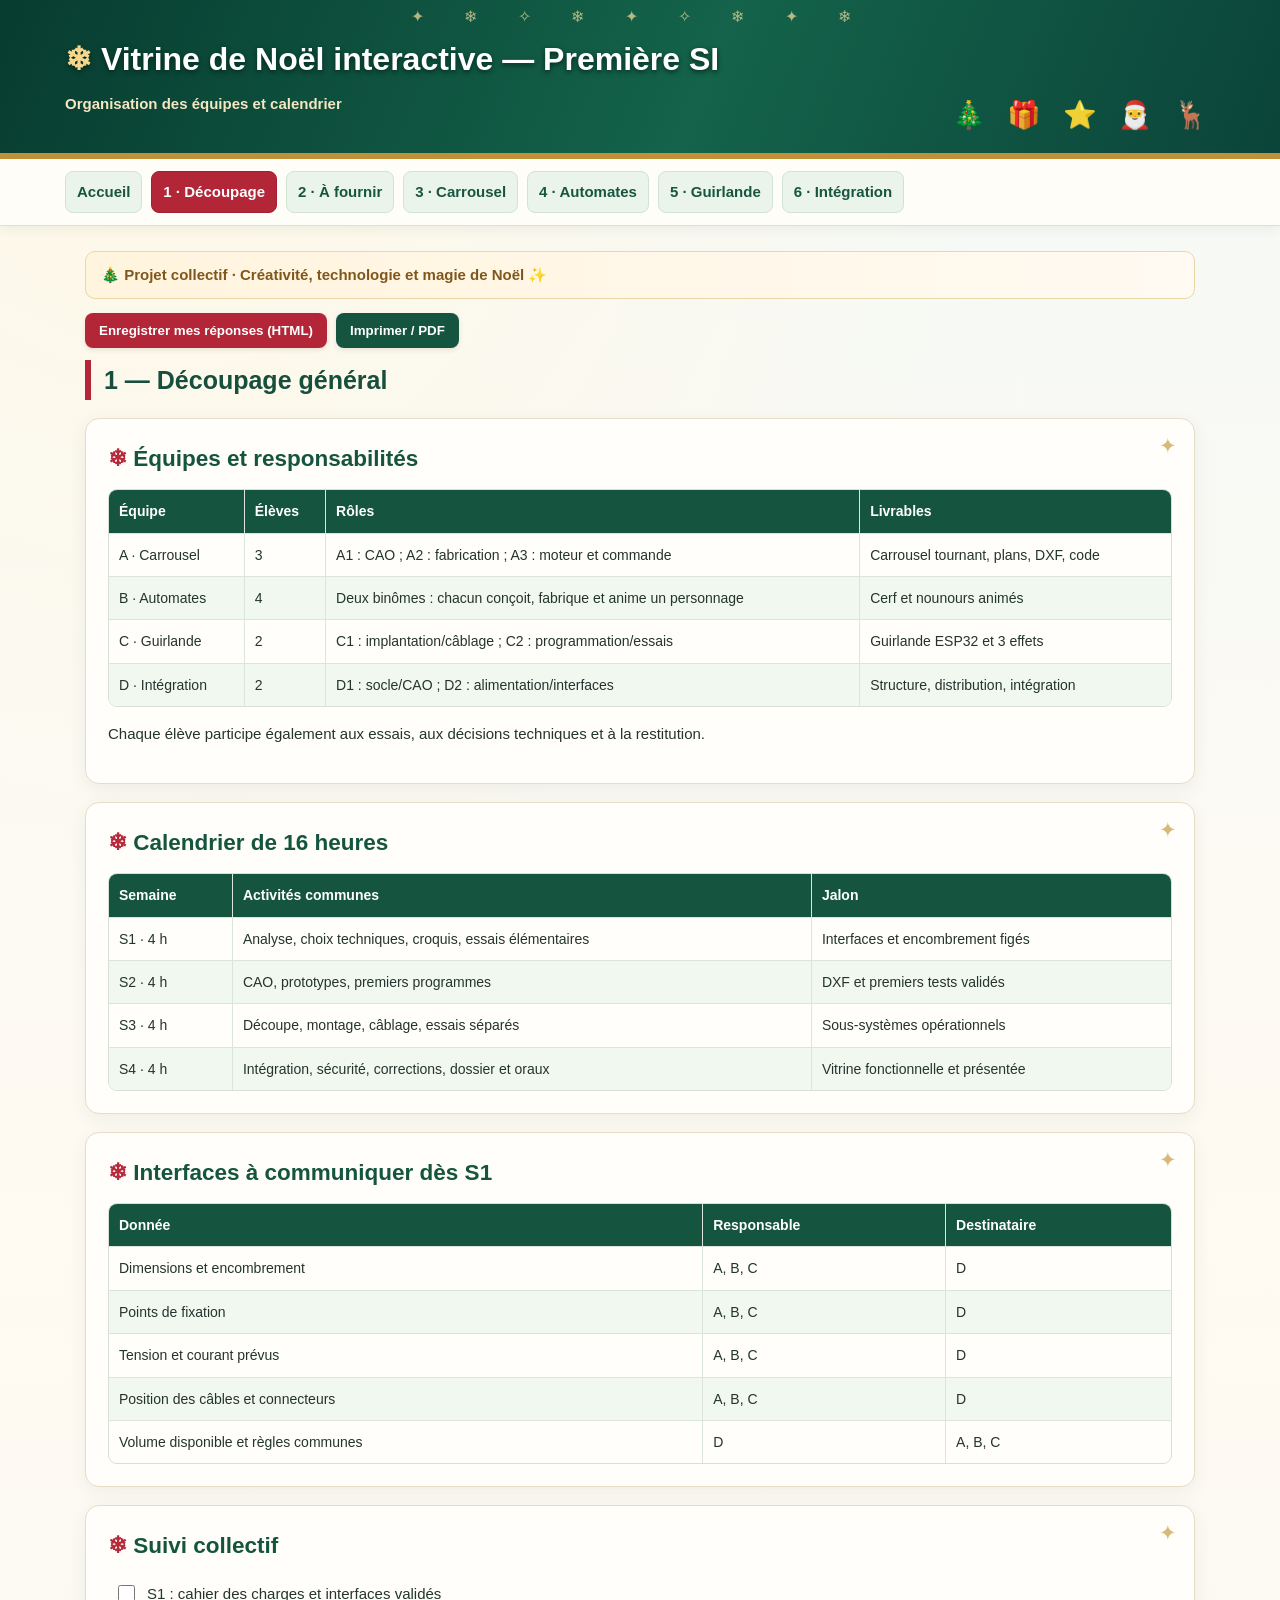
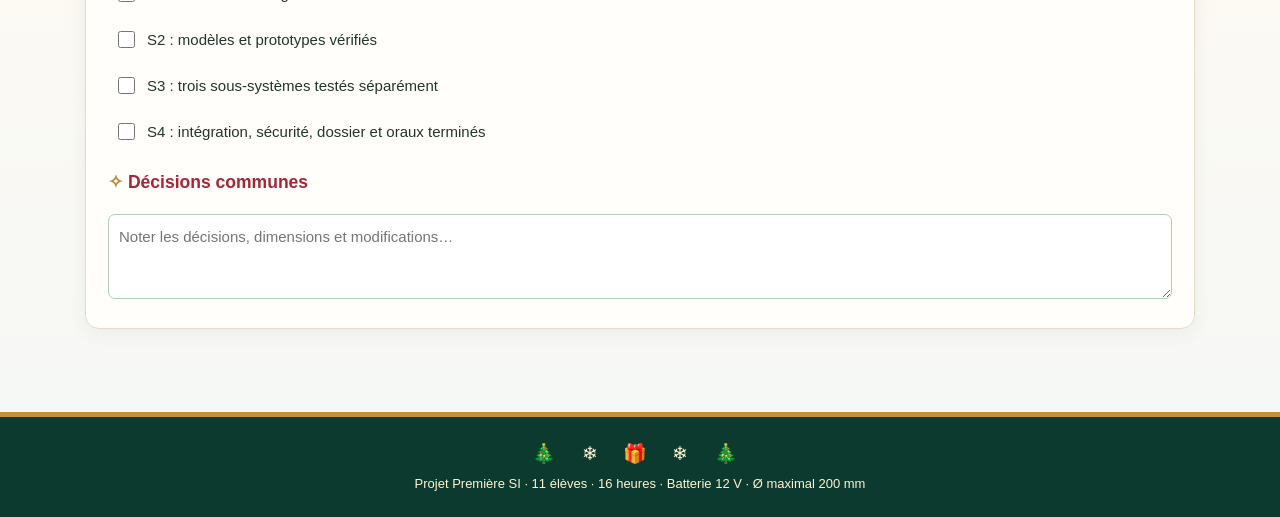
==== 01_decoupage.html @ 4a1af49d "Add files via upload" ====
<!doctype html><html lang="fr"><head><meta charset="utf-8"><meta name="viewport" content="width=device-width,initial-scale=1"><title>1 — Découpage général</title><link rel="stylesheet" href="style.css"></head><body><header><h1>Vitrine de Noël interactive — Première SI</h1><p>Organisation des équipes et calendrier</p></header><nav><a class="" href="index.html">Accueil</a><a class="active" href="01_decoupage.html">1 · Découpage</a><a class="" href="02_ressources.html">2 · À fournir</a><a class="" href="03_carrousel.html">3 · Carrousel</a><a class="" href="04_automates.html">4 · Automates</a><a class="" href="05_guirlande.html">5 · Guirlande</a><a class="" href="06_integration.html">6 · Intégration</a></nav><main><div class="christmas-banner">Projet collectif · Créativité, technologie et magie de Noël</div><div class="tools"><button onclick="sauvegarder()">Enregistrer mes réponses (HTML)</button><button class="secondary" onclick="imprimer()">Imprimer / PDF</button></div><h2>1 — Découpage général</h2><section><h2>Équipes et responsabilités</h2><div class="scroll"><table><thead><tr><th>Équipe</th><th>Élèves</th><th>Rôles</th><th>Livrables</th></tr></thead><tbody><tr><td>A · Carrousel</td><td>3</td><td>A1 : CAO ; A2 : fabrication ; A3 : moteur et commande</td><td>Carrousel tournant, plans, DXF, code</td></tr><tr><td>B · Automates</td><td>4</td><td>Deux binômes : chacun conçoit, fabrique et anime un personnage</td><td>Cerf et nounours animés</td></tr><tr><td>C · Guirlande</td><td>2</td><td>C1 : implantation/câblage ; C2 : programmation/essais</td><td>Guirlande ESP32 et 3 effets</td></tr><tr><td>D · Intégration</td><td>2</td><td>D1 : socle/CAO ; D2 : alimentation/interfaces</td><td>Structure, distribution, intégration</td></tr></tbody></table></div><p>Chaque élève participe également aux essais, aux décisions techniques et à la restitution.</p></section><section><h2>Calendrier de 16 heures</h2><div class="scroll"><table><thead><tr><th>Semaine</th><th>Activités communes</th><th>Jalon</th></tr></thead><tbody><tr><td>S1 · 4 h</td><td>Analyse, choix techniques, croquis, essais élémentaires</td><td>Interfaces et encombrement figés</td></tr><tr><td>S2 · 4 h</td><td>CAO, prototypes, premiers programmes</td><td>DXF et premiers tests validés</td></tr><tr><td>S3 · 4 h</td><td>Découpe, montage, câblage, essais séparés</td><td>Sous-systèmes opérationnels</td></tr><tr><td>S4 · 4 h</td><td>Intégration, sécurité, corrections, dossier et oraux</td><td>Vitrine fonctionnelle et présentée</td></tr></tbody></table></div></section><section><h2>Interfaces à communiquer dès S1</h2><div class="scroll"><table><thead><tr><th>Donnée</th><th>Responsable</th><th>Destinataire</th></tr></thead><tbody><tr><td>Dimensions et encombrement</td><td>A, B, C</td><td>D</td></tr><tr><td>Points de fixation</td><td>A, B, C</td><td>D</td></tr><tr><td>Tension et courant prévus</td><td>A, B, C</td><td>D</td></tr><tr><td>Position des câbles et connecteurs</td><td>A, B, C</td><td>D</td></tr><tr><td>Volume disponible et règles communes</td><td>D</td><td>A, B, C</td></tr></tbody></table></div></section><section><h2>Suivi collectif</h2><label class="task"><input type="checkbox"> <span>S1 : cahier des charges et interfaces validés</span></label><label class="task"><input type="checkbox"> <span>S2 : modèles et prototypes vérifiés</span></label><label class="task"><input type="checkbox"> <span>S3 : trois sous-systèmes testés séparément</span></label><label class="task"><input type="checkbox"> <span>S4 : intégration, sécurité, dossier et oraux terminés</span></label><h3>Décisions communes</h3><textarea placeholder="Noter les décisions, dimensions et modifications…"></textarea></section></main><footer>Projet Première SI · 11 élèves · 16 heures · Batterie 12 V · Ø maximal 200 mm</footer><script src="app.js"></script></body></html>
---- style.css ----
/* Thème Noël — décoration CSS autonome, sans dépendance externe */
:root{--sapin:#124a3a;--sapin2:#0b332a;--rouge:#b32638;--or:#c39237;--creme:#fffaf0;--encre:#24342e;--bord:#e7dcc8}
*{box-sizing:border-box}html{scroll-behavior:smooth}body{margin:0;background:radial-gradient(circle at 12% 4%,#fff8e7 0,transparent 35%),linear-gradient(180deg,#f5f9f6,#fffaf1 62%,#f5f8f6);color:var(--encre);font:15px/1.6 'Segoe UI',Arial,sans-serif}a{color:#a62637}a:hover{color:#0e664c}header{position:relative;overflow:hidden;background:linear-gradient(112deg,#073c30 0%,#14634a 55%,#0b443a 100%);color:#fff;padding:34px max(24px,calc((100% - 1150px)/2)) 37px;border-bottom:6px solid var(--or)}header:before{content:'✦     ❄     ✧      ❄      ✦      ✧      ❄      ✦      ❄';position:absolute;top:4px;left:0;right:0;text-align:center;color:#f5dc9b;font-size:16px;letter-spacing:18px;opacity:.72;white-space:nowrap;pointer-events:none}header:after{content:'🎄  🎁  ⭐  🎅  🦌';position:absolute;right:max(22px,calc((100% - 1150px)/2));bottom:16px;font-size:27px;letter-spacing:7px;opacity:.95;pointer-events:none}header h1{position:relative;z-index:1;margin:0 260px 0 0;font-size:clamp(23px,3vw,32px);font-weight:800;text-shadow:0 2px 5px #05291c}header h1:before{content:'❄ ';color:#f5d68d}header p{margin:7px 0 0;color:#f6e6c2;font-weight:600}nav{position:relative;background:#fffdf8;border-bottom:1px solid #e7dcc8;padding:12px max(24px,calc((100% - 1150px)/2));display:flex;gap:9px;flex-wrap:wrap;box-shadow:0 3px 12px #24492d12}nav a{color:#18553f;text-decoration:none;background:#eaf4eb;border:1px solid #d1e4d3;border-radius:8px;padding:8px 11px;font-weight:700;transition:.15s}nav a:hover{background:#d9ebdd;transform:translateY(-1px)}nav a.active{background:#b32638;color:#fff;border-color:#a31f31}main{max-width:1150px;margin:25px auto;padding:0 20px 40px}main>h2{color:#174f3c;border-left:6px solid var(--rouge);padding-left:13px;font-size:25px}section,.panel{position:relative;background:#fffefa;border:1px solid var(--bord);border-radius:14px;padding:22px;margin:18px 0;box-shadow:0 5px 18px #20442b10}section:before,.panel:before{content:'✦';position:absolute;right:17px;top:10px;color:#c99b43;font-size:21px;opacity:.7}h2{color:#15553f;margin:0 0 12px}section h2:before,.panel h2:before{content:'❄ ';color:#b52b3b}h3{color:#a52637}h3:before{content:'✧ ';color:#b68b3a}table{width:100%;border-collapse:separate;border-spacing:0;font-size:14px;border:1px solid #d8dfd6;border-radius:9px;overflow:hidden}th{background:#155540;color:white;text-align:left;font-weight:700}td,th{border-right:1px solid #dce5db;border-bottom:1px solid #dce5db;padding:10px;vertical-align:top}tr:last-child td{border-bottom:0}tr>*:last-child{border-right:0}tbody tr:nth-child(even) td{background:#f1f8f0}tbody tr:hover td{background:#fff7e6}.scroll{overflow-x:auto}.pill{display:inline-block;background:#e8f3e9;color:#14533d;border:1px solid #bddbc4;border-radius:30px;padding:5px 12px;margin:4px 5px 4px 0;font-weight:700}.pill:nth-of-type(2n){background:#fff0e9;color:#9f2936;border-color:#f0c5c7}.muted{color:#617067}.warn{border-left:5px solid #c08c29;background:#fff5df;padding:13px;border-radius:5px}label.task{display:flex;gap:9px;align-items:flex-start;margin:10px 0;padding:6px;border-radius:5px}label.task:hover{background:#f0f7ef}input[type=checkbox]{accent-color:#b32638;width:17px;height:17px}textarea,input[type=text]{font:inherit;width:100%;border:1px solid #b7cbbc;border-radius:7px;padding:10px;background:#fff;min-height:40px}textarea:focus,input[type=text]:focus{outline:2px solid #c39237;outline-offset:1px}textarea{min-height:85px;resize:vertical}button{border:0;border-radius:8px;background:#b32638;color:white;padding:10px 14px;cursor:pointer;font-weight:700;box-shadow:0 2px 5px #512b281c}button:hover{background:#921b2d}button.secondary{background:#155540}button.secondary:hover{background:#0b382b}.tools{display:flex;gap:9px;flex-wrap:wrap;margin:12px 0}img.sheet{max-width:100%;border:3px solid #e9d9b8;border-radius:10px}footer{background:#0d3a2e;color:#fff3d5;padding:22px;text-align:center;font-size:13px;border-top:5px solid #c39237}footer:before{content:'🎄 ❄ 🎁 ❄ 🎄';display:block;font-size:19px;letter-spacing:10px;margin-bottom:5px}.christmas-banner{background:linear-gradient(90deg,#fff4dd,#fffaf2);border:1px solid #ead7a8;border-radius:10px;padding:11px 15px;color:#80571b;font-weight:700;margin:14px 0}.christmas-banner:before{content:'🎄  ';}.christmas-banner:after{content:'  ✨'}
@media(max-width:720px){header{padding:30px 20px 56px}header h1{margin-right:0;font-size:24px}header:after{right:12px;bottom:9px;font-size:19px}header:before{letter-spacing:8px}nav{padding:10px 14px}nav a{font-size:12px;padding:7px}main{padding:0 12px}section,.panel{padding:15px}table{font-size:12px}}
@media print{nav,.tools,.no-print{display:none!important}body{background:white;color:#111}header{background:white!important;color:#111!important;border-bottom:2px solid #777;padding:8px}header:before,header:after,footer:before,section:before,.panel:before{display:none!important}header h1{margin:0;text-shadow:none}header p{color:#333}main{margin:0;max-width:none}section,.panel{box-shadow:none;break-inside:avoid;background:white}th{background:#ddd!important;color:#111!important}td,th{border-color:#aaa}textarea,input[type=text]{border:0;border-bottom:1px solid #777}table{font-size:11px}footer{background:white!important;color:#333!important;border-top:1px solid #aaa}}
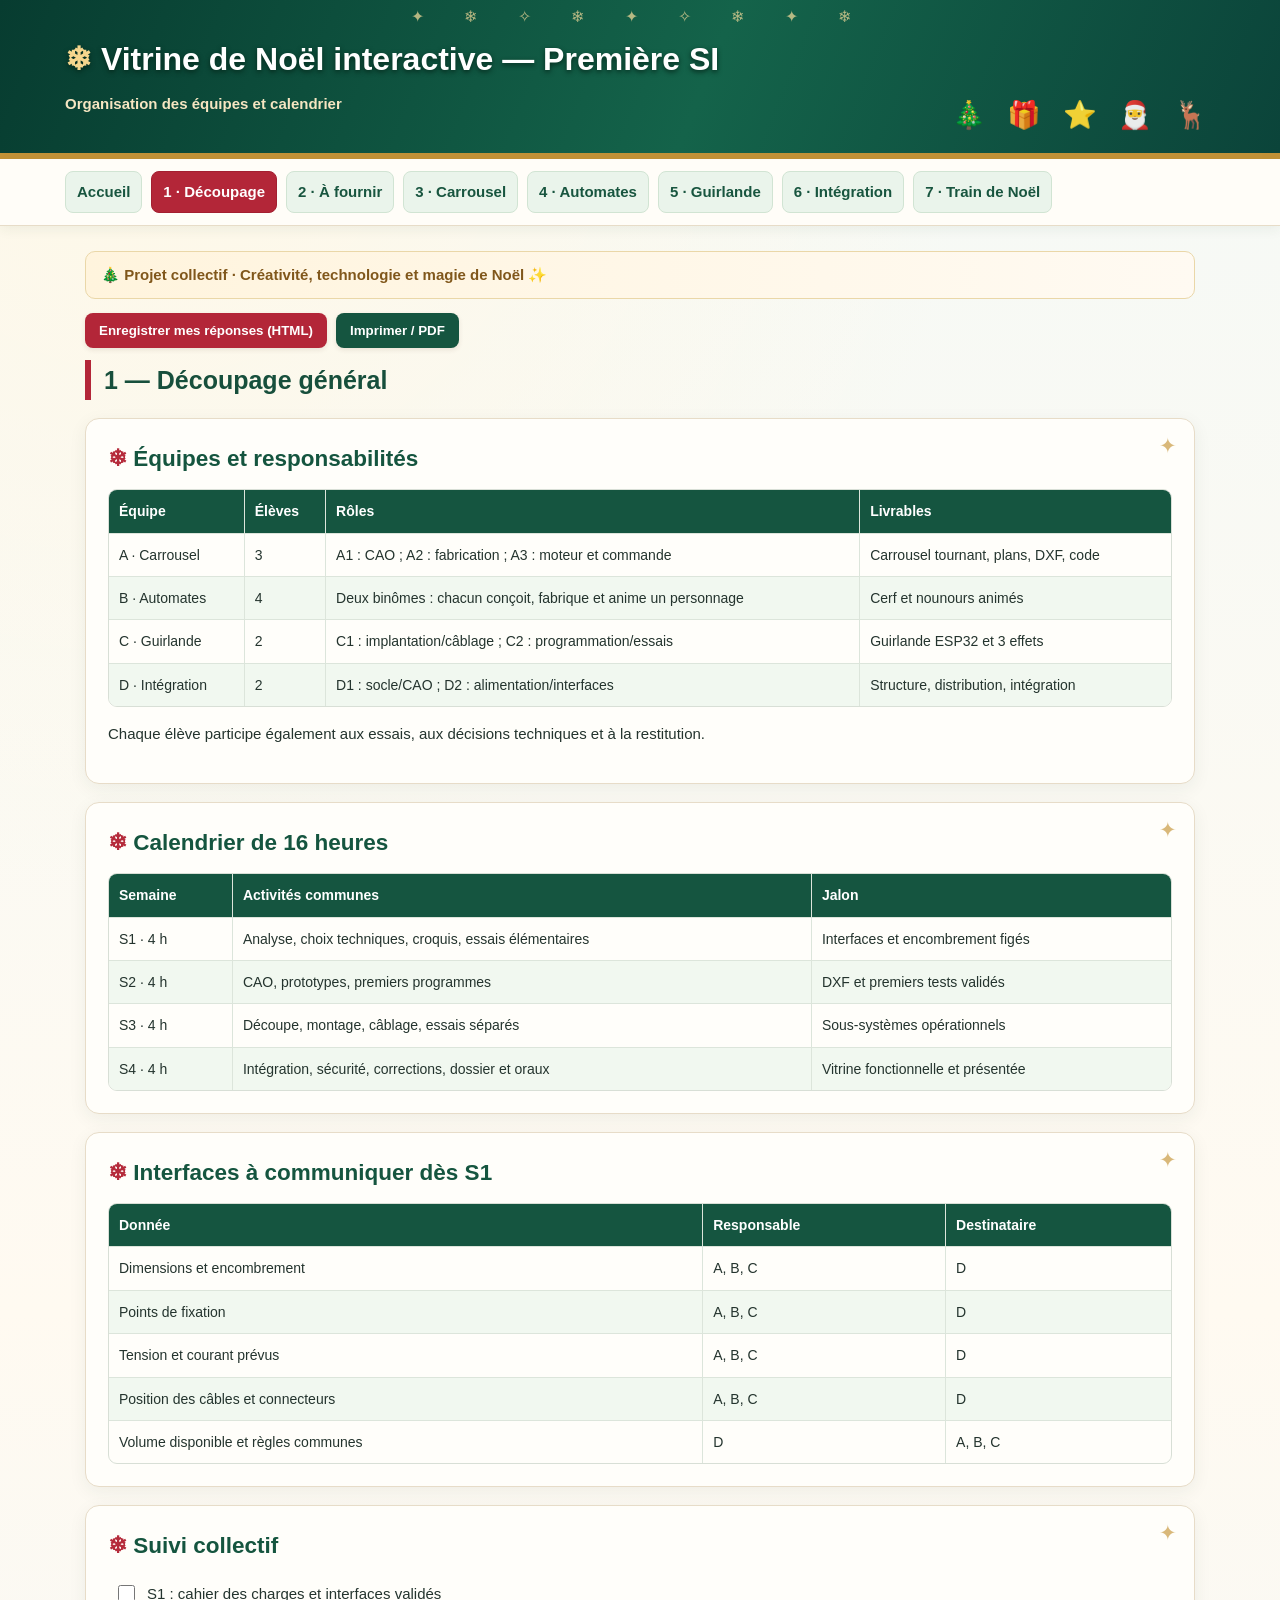
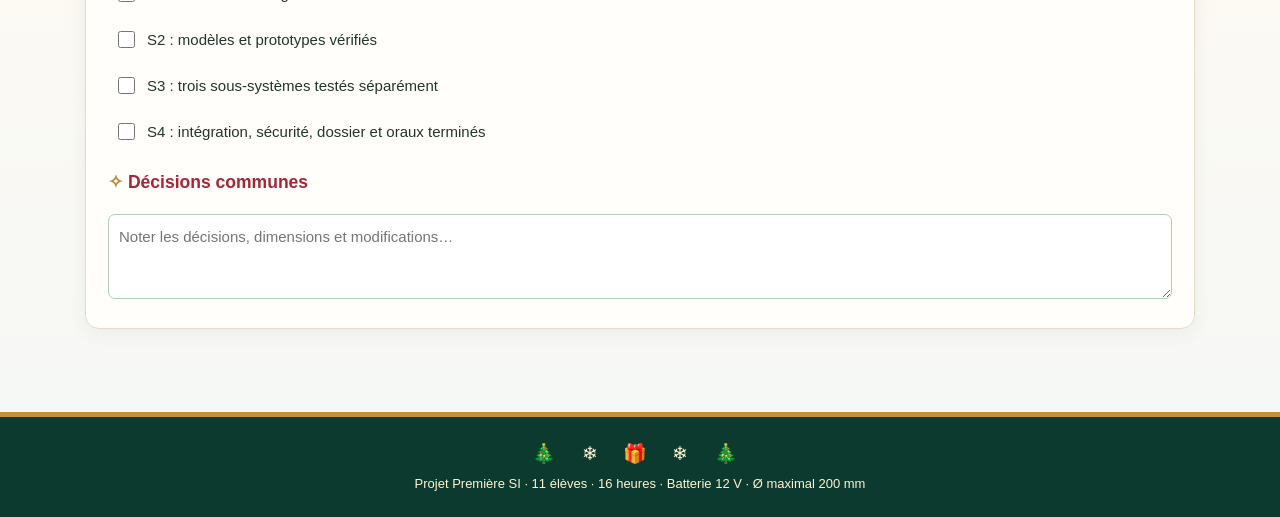
==== commit 81237c2a: "Add files via upload" ====
--- a/01_decoupage.html
+++ b/01_decoupage.html
@@ -1 +1,135 @@
-<!doctype html><html lang="fr"><head><meta charset="utf-8"><meta name="viewport" content="width=device-width,initial-scale=1"><title>1 — Découpage général</title><link rel="stylesheet" href="style.css"></head><body><header><h1>Vitrine de Noël interactive — Première SI</h1><p>Organisation des équipes et calendrier</p></header><nav><a class="" href="index.html">Accueil</a><a class="active" href="01_decoupage.html">1 · Découpage</a><a class="" href="02_ressources.html">2 · À fournir</a><a class="" href="03_carrousel.html">3 · Carrousel</a><a class="" href="04_automates.html">4 · Automates</a><a class="" href="05_guirlande.html">5 · Guirlande</a><a class="" href="06_integration.html">6 · Intégration</a></nav><main><div class="christmas-banner">Projet collectif · Créativité, technologie et magie de Noël</div><div class="tools"><button onclick="sauvegarder()">Enregistrer mes réponses (HTML)</button><button class="secondary" onclick="imprimer()">Imprimer / PDF</button></div><h2>1 — Découpage général</h2><section><h2>Équipes et responsabilités</h2><div class="scroll"><table><thead><tr><th>Équipe</th><th>Élèves</th><th>Rôles</th><th>Livrables</th></tr></thead><tbody><tr><td>A · Carrousel</td><td>3</td><td>A1 : CAO ; A2 : fabrication ; A3 : moteur et commande</td><td>Carrousel tournant, plans, DXF, code</td></tr><tr><td>B · Automates</td><td>4</td><td>Deux binômes : chacun conçoit, fabrique et anime un personnage</td><td>Cerf et nounours animés</td></tr><tr><td>C · Guirlande</td><td>2</td><td>C1 : implantation/câblage ; C2 : programmation/essais</td><td>Guirlande ESP32 et 3 effets</td></tr><tr><td>D · Intégration</td><td>2</td><td>D1 : socle/CAO ; D2 : alimentation/interfaces</td><td>Structure, distribution, intégration</td></tr></tbody></table></div><p>Chaque élève participe également aux essais, aux décisions techniques et à la restitution.</p></section><section><h2>Calendrier de 16 heures</h2><div class="scroll"><table><thead><tr><th>Semaine</th><th>Activités communes</th><th>Jalon</th></tr></thead><tbody><tr><td>S1 · 4 h</td><td>Analyse, choix techniques, croquis, essais élémentaires</td><td>Interfaces et encombrement figés</td></tr><tr><td>S2 · 4 h</td><td>CAO, prototypes, premiers programmes</td><td>DXF et premiers tests validés</td></tr><tr><td>S3 · 4 h</td><td>Découpe, montage, câblage, essais séparés</td><td>Sous-systèmes opérationnels</td></tr><tr><td>S4 · 4 h</td><td>Intégration, sécurité, corrections, dossier et oraux</td><td>Vitrine fonctionnelle et présentée</td></tr></tbody></table></div></section><section><h2>Interfaces à communiquer dès S1</h2><div class="scroll"><table><thead><tr><th>Donnée</th><th>Responsable</th><th>Destinataire</th></tr></thead><tbody><tr><td>Dimensions et encombrement</td><td>A, B, C</td><td>D</td></tr><tr><td>Points de fixation</td><td>A, B, C</td><td>D</td></tr><tr><td>Tension et courant prévus</td><td>A, B, C</td><td>D</td></tr><tr><td>Position des câbles et connecteurs</td><td>A, B, C</td><td>D</td></tr><tr><td>Volume disponible et règles communes</td><td>D</td><td>A, B, C</td></tr></tbody></table></div></section><section><h2>Suivi collectif</h2><label class="task"><input type="checkbox"> <span>S1 : cahier des charges et interfaces validés</span></label><label class="task"><input type="checkbox"> <span>S2 : modèles et prototypes vérifiés</span></label><label class="task"><input type="checkbox"> <span>S3 : trois sous-systèmes testés séparément</span></label><label class="task"><input type="checkbox"> <span>S4 : intégration, sécurité, dossier et oraux terminés</span></label><h3>Décisions communes</h3><textarea placeholder="Noter les décisions, dimensions et modifications…"></textarea></section></main><footer>Projet Première SI · 11 élèves · 16 heures · Batterie 12 V · Ø maximal 200 mm</footer><script src="app.js"></script></body></html>+<!doctype html>
+<html lang="fr">
+  <head>
+    <meta charset="utf-8"><meta name="viewport" content="width=device-width,initial-scale=1"><title>1 — Découpage général</title><link rel="stylesheet" href="style.css">
+  </head>
+  <body>
+    <header>
+      <h1>
+        Vitrine de Noël interactive — Première SI
+      </h1>
+      <p>
+        Organisation des équipes et calendrier
+      </p>
+    </header>
+    <nav>
+      <a class="" href="index.html">Accueil</a><a class="active" href="01_decoupage.html">1 · Découpage</a><a class="" href="02_ressources.html">2 · À fournir</a><a class="" href="03_carrousel.html">3 · Carrousel</a><a class="" href="04_automates.html">4 · Automates</a><a class="" href="05_guirlande.html">5 · Guirlande</a><a class="" href="06_integration.html">6 · Intégration</a>
+      <a href="07_train_noel.html">7 · Train de Noël</a>
+    </nav>
+    <main>
+      <div class="christmas-banner">
+        Projet collectif · Créativité, technologie et magie de Noël
+      </div>
+      <div class="tools">
+        <button onclick="sauvegarder()">Enregistrer mes réponses (HTML)</button><button class="secondary" onclick="imprimer()">Imprimer / PDF</button>
+      </div>
+      <h2>
+        1 — Découpage général
+      </h2>
+      <section>
+        <h2>
+          Équipes et responsabilités
+        </h2>
+        <div class="scroll">
+          <table>
+            <thead>
+              <tr>
+                <th>Équipe</th><th>Élèves</th><th>Rôles</th><th>Livrables</th>
+              </tr>
+            </thead>
+            <tbody>
+              <tr>
+                <td>A · Carrousel</td><td>3</td><td>A1 : CAO ; A2 : fabrication ; A3 : moteur et commande</td><td>Carrousel tournant, plans, DXF, code</td>
+              </tr>
+              <tr>
+                <td>B · Automates</td><td>4</td><td>Deux binômes : chacun conçoit, fabrique et anime un personnage</td><td>Cerf et nounours animés</td>
+              </tr>
+              <tr>
+                <td>C · Guirlande</td><td>2</td><td>C1 : implantation/câblage ; C2 : programmation/essais</td><td>Guirlande ESP32 et 3 effets</td>
+              </tr>
+              <tr>
+                <td>D · Intégration</td><td>2</td><td>D1 : socle/CAO ; D2 : alimentation/interfaces</td><td>Structure, distribution, intégration</td>
+              </tr>
+            </tbody>
+          </table>
+        </div>
+        <p>
+          Chaque élève participe également aux essais, aux décisions techniques et à la restitution.
+        </p>
+      </section>
+      <section>
+        <h2>
+          Calendrier de 16 heures
+        </h2>
+        <div class="scroll">
+          <table>
+            <thead>
+              <tr>
+                <th>Semaine</th><th>Activités communes</th><th>Jalon</th>
+              </tr>
+            </thead>
+            <tbody>
+              <tr>
+                <td>S1 · 4 h</td><td>Analyse, choix techniques, croquis, essais élémentaires</td><td>Interfaces et encombrement figés</td>
+              </tr>
+              <tr>
+                <td>S2 · 4 h</td><td>CAO, prototypes, premiers programmes</td><td>DXF et premiers tests validés</td>
+              </tr>
+              <tr>
+                <td>S3 · 4 h</td><td>Découpe, montage, câblage, essais séparés</td><td>Sous-systèmes opérationnels</td>
+              </tr>
+              <tr>
+                <td>S4 · 4 h</td><td>Intégration, sécurité, corrections, dossier et oraux</td><td>Vitrine fonctionnelle et présentée</td>
+              </tr>
+            </tbody>
+          </table>
+        </div>
+      </section>
+      <section>
+        <h2>
+          Interfaces à communiquer dès S1
+        </h2>
+        <div class="scroll">
+          <table>
+            <thead>
+              <tr>
+                <th>Donnée</th><th>Responsable</th><th>Destinataire</th>
+              </tr>
+            </thead>
+            <tbody>
+              <tr>
+                <td>Dimensions et encombrement</td><td>A, B, C</td><td>D</td>
+              </tr>
+              <tr>
+                <td>Points de fixation</td><td>A, B, C</td><td>D</td>
+              </tr>
+              <tr>
+                <td>Tension et courant prévus</td><td>A, B, C</td><td>D</td>
+              </tr>
+              <tr>
+                <td>Position des câbles et connecteurs</td><td>A, B, C</td><td>D</td>
+              </tr>
+              <tr>
+                <td>Volume disponible et règles communes</td><td>D</td><td>A, B, C</td>
+              </tr>
+            </tbody>
+          </table>
+        </div>
+      </section>
+      <section>
+        <h2>
+          Suivi collectif
+        </h2>
+        <label class="task"><input type="checkbox"> <span>S1 : cahier des charges et interfaces validés</span></label><label class="task"><input type="checkbox"> <span>S2 : modèles et prototypes vérifiés</span></label><label class="task"><input type="checkbox"> <span>S3 : trois sous-systèmes testés séparément</span></label><label class="task"><input type="checkbox"> <span>S4 : intégration, sécurité, dossier et oraux terminés</span></label>
+        <h3>
+          Décisions communes
+        </h3>
+        <textarea placeholder="Noter les décisions, dimensions et modifications…"></textarea>
+      </section>
+    </main>
+    <footer>
+      Projet Première SI · 11 élèves · 16 heures · Batterie 12 V · Ø maximal 200 mm
+    </footer>
+    <script src="app.js"></script>
+  </body>
+</html>
--- a/style.css
+++ b/style.css
@@ -3,3 +3,29 @@
 *{box-sizing:border-box}html{scroll-behavior:smooth}body{margin:0;background:radial-gradient(circle at 12% 4%,#fff8e7 0,transparent 35%),linear-gradient(180deg,#f5f9f6,#fffaf1 62%,#f5f8f6);color:var(--encre);font:15px/1.6 'Segoe UI',Arial,sans-serif}a{color:#a62637}a:hover{color:#0e664c}header{position:relative;overflow:hidden;background:linear-gradient(112deg,#073c30 0%,#14634a 55%,#0b443a 100%);color:#fff;padding:34px max(24px,calc((100% - 1150px)/2)) 37px;border-bottom:6px solid var(--or)}header:before{content:'✦     ❄     ✧      ❄      ✦      ✧      ❄      ✦      ❄';position:absolute;top:4px;left:0;right:0;text-align:center;color:#f5dc9b;font-size:16px;letter-spacing:18px;opacity:.72;white-space:nowrap;pointer-events:none}header:after{content:'🎄  🎁  ⭐  🎅  🦌';position:absolute;right:max(22px,calc((100% - 1150px)/2));bottom:16px;font-size:27px;letter-spacing:7px;opacity:.95;pointer-events:none}header h1{position:relative;z-index:1;margin:0 260px 0 0;font-size:clamp(23px,3vw,32px);font-weight:800;text-shadow:0 2px 5px #05291c}header h1:before{content:'❄ ';color:#f5d68d}header p{margin:7px 0 0;color:#f6e6c2;font-weight:600}nav{position:relative;background:#fffdf8;border-bottom:1px solid #e7dcc8;padding:12px max(24px,calc((100% - 1150px)/2));display:flex;gap:9px;flex-wrap:wrap;box-shadow:0 3px 12px #24492d12}nav a{color:#18553f;text-decoration:none;background:#eaf4eb;border:1px solid #d1e4d3;border-radius:8px;padding:8px 11px;font-weight:700;transition:.15s}nav a:hover{background:#d9ebdd;transform:translateY(-1px)}nav a.active{background:#b32638;color:#fff;border-color:#a31f31}main{max-width:1150px;margin:25px auto;padding:0 20px 40px}main>h2{color:#174f3c;border-left:6px solid var(--rouge);padding-left:13px;font-size:25px}section,.panel{position:relative;background:#fffefa;border:1px solid var(--bord);border-radius:14px;padding:22px;margin:18px 0;box-shadow:0 5px 18px #20442b10}section:before,.panel:before{content:'✦';position:absolute;right:17px;top:10px;color:#c99b43;font-size:21px;opacity:.7}h2{color:#15553f;margin:0 0 12px}section h2:before,.panel h2:before{content:'❄ ';color:#b52b3b}h3{color:#a52637}h3:before{content:'✧ ';color:#b68b3a}table{width:100%;border-collapse:separate;border-spacing:0;font-size:14px;border:1px solid #d8dfd6;border-radius:9px;overflow:hidden}th{background:#155540;color:white;text-align:left;font-weight:700}td,th{border-right:1px solid #dce5db;border-bottom:1px solid #dce5db;padding:10px;vertical-align:top}tr:last-child td{border-bottom:0}tr>*:last-child{border-right:0}tbody tr:nth-child(even) td{background:#f1f8f0}tbody tr:hover td{background:#fff7e6}.scroll{overflow-x:auto}.pill{display:inline-block;background:#e8f3e9;color:#14533d;border:1px solid #bddbc4;border-radius:30px;padding:5px 12px;margin:4px 5px 4px 0;font-weight:700}.pill:nth-of-type(2n){background:#fff0e9;color:#9f2936;border-color:#f0c5c7}.muted{color:#617067}.warn{border-left:5px solid #c08c29;background:#fff5df;padding:13px;border-radius:5px}label.task{display:flex;gap:9px;align-items:flex-start;margin:10px 0;padding:6px;border-radius:5px}label.task:hover{background:#f0f7ef}input[type=checkbox]{accent-color:#b32638;width:17px;height:17px}textarea,input[type=text]{font:inherit;width:100%;border:1px solid #b7cbbc;border-radius:7px;padding:10px;background:#fff;min-height:40px}textarea:focus,input[type=text]:focus{outline:2px solid #c39237;outline-offset:1px}textarea{min-height:85px;resize:vertical}button{border:0;border-radius:8px;background:#b32638;color:white;padding:10px 14px;cursor:pointer;font-weight:700;box-shadow:0 2px 5px #512b281c}button:hover{background:#921b2d}button.secondary{background:#155540}button.secondary:hover{background:#0b382b}.tools{display:flex;gap:9px;flex-wrap:wrap;margin:12px 0}img.sheet{max-width:100%;border:3px solid #e9d9b8;border-radius:10px}footer{background:#0d3a2e;color:#fff3d5;padding:22px;text-align:center;font-size:13px;border-top:5px solid #c39237}footer:before{content:'🎄 ❄ 🎁 ❄ 🎄';display:block;font-size:19px;letter-spacing:10px;margin-bottom:5px}.christmas-banner{background:linear-gradient(90deg,#fff4dd,#fffaf2);border:1px solid #ead7a8;border-radius:10px;padding:11px 15px;color:#80571b;font-weight:700;margin:14px 0}.christmas-banner:before{content:'🎄  ';}.christmas-banner:after{content:'  ✨'}
 @media(max-width:720px){header{padding:30px 20px 56px}header h1{margin-right:0;font-size:24px}header:after{right:12px;bottom:9px;font-size:19px}header:before{letter-spacing:8px}nav{padding:10px 14px}nav a{font-size:12px;padding:7px}main{padding:0 12px}section,.panel{padding:15px}table{font-size:12px}}
 @media print{nav,.tools,.no-print{display:none!important}body{background:white;color:#111}header{background:white!important;color:#111!important;border-bottom:2px solid #777;padding:8px}header:before,header:after,footer:before,section:before,.panel:before{display:none!important}header h1{margin:0;text-shadow:none}header p{color:#333}main{margin:0;max-width:none}section,.panel{box-shadow:none;break-inside:avoid;background:white}th{background:#ddd!important;color:#111!important}td,th{border-color:#aaa}textarea,input[type=text]{border:0;border-bottom:1px solid #777}table{font-size:11px}footer{background:white!important;color:#333!important;border-top:1px solid #aaa}}
+
+/* Pages Guirlande et Intégration — compléments visuels */
+.material-grid{display:grid;grid-template-columns:repeat(2,minmax(0,1fr));gap:18px}
+.material{margin:0;background:#fff;border:1px solid #e4d7c4;border-radius:12px;padding:12px}
+.material img{display:block;width:100%;height:230px;object-fit:contain;background:#f7f3e9;border-radius:8px}
+.material figcaption{margin-top:10px;font-size:14px}
+.hero-figure{margin:14px auto;max-width:850px;text-align:center}
+.hero-figure img{display:block;width:100%;max-height:380px;object-fit:contain;border-radius:12px;background:#f5f1e9}
+.hero-figure figcaption{font-size:13px;color:#617067;margin-top:8px}
+.integration-grid{display:grid;grid-template-columns:repeat(3,minmax(0,1fr));gap:14px}
+.integration-grid article{border:1px solid #e4d7c4;border-radius:12px;padding:14px;background:#fff}
+.integration-grid article img{width:100%;height:150px;object-fit:contain;background:#f8f6f0;border-radius:8px}
+.integration-grid article h3{margin:0 0 10px}
+@media(max-width:750px){.integration-grid{grid-template-columns:1fr}.material-grid{grid-template-columns:1fr}.material img{height:220px}}
+@media print{.material,.integration-grid article{break-inside:avoid}.material img{height:130px}.integration-grid article img{height:90px}}
+
+/* Guide guirlande : compléments de mise en page (charte Noël existante) */
+.smartphone-guide .architecture-noel{display:flex;flex-wrap:wrap;align-items:center;justify-content:center;gap:10px;padding:17px;background:#f4f8f2;border:1px solid #d5e4d7;border-radius:12px;margin:14px 0}
+.architecture-noel span{padding:12px;background:#fff;border:1px solid #b9d1c0;border-radius:10px;text-align:center;font-weight:700;color:#14533d}
+.architecture-noel b{font-size:13px;color:#a52637}
+.architecture-noel small{font-weight:400;color:#5a6e60}
+.guide-steps{padding-left:24px}.guide-steps li{margin:10px 0;padding-left:4px}
+.code-pedago{background:#102e27;color:#f5f6ec;padding:18px;border-radius:10px;overflow-x:auto;white-space:pre;font:13px/1.6 Consolas,'Courier New',monospace}
+.smartphone-guide code:not(.code-pedago code){background:#f0f3ed;padding:1px 4px;border-radius:3px}
+.smartphone-guide .hero-figure img{max-height:570px;width:auto;max-width:100%;margin:auto}
+@media print{.code-pedago{white-space:pre-wrap;background:#f5f5f5!important;color:#111!important;border:1px solid #bbb}.smartphone-guide .hero-figure img{max-height:290px}}
